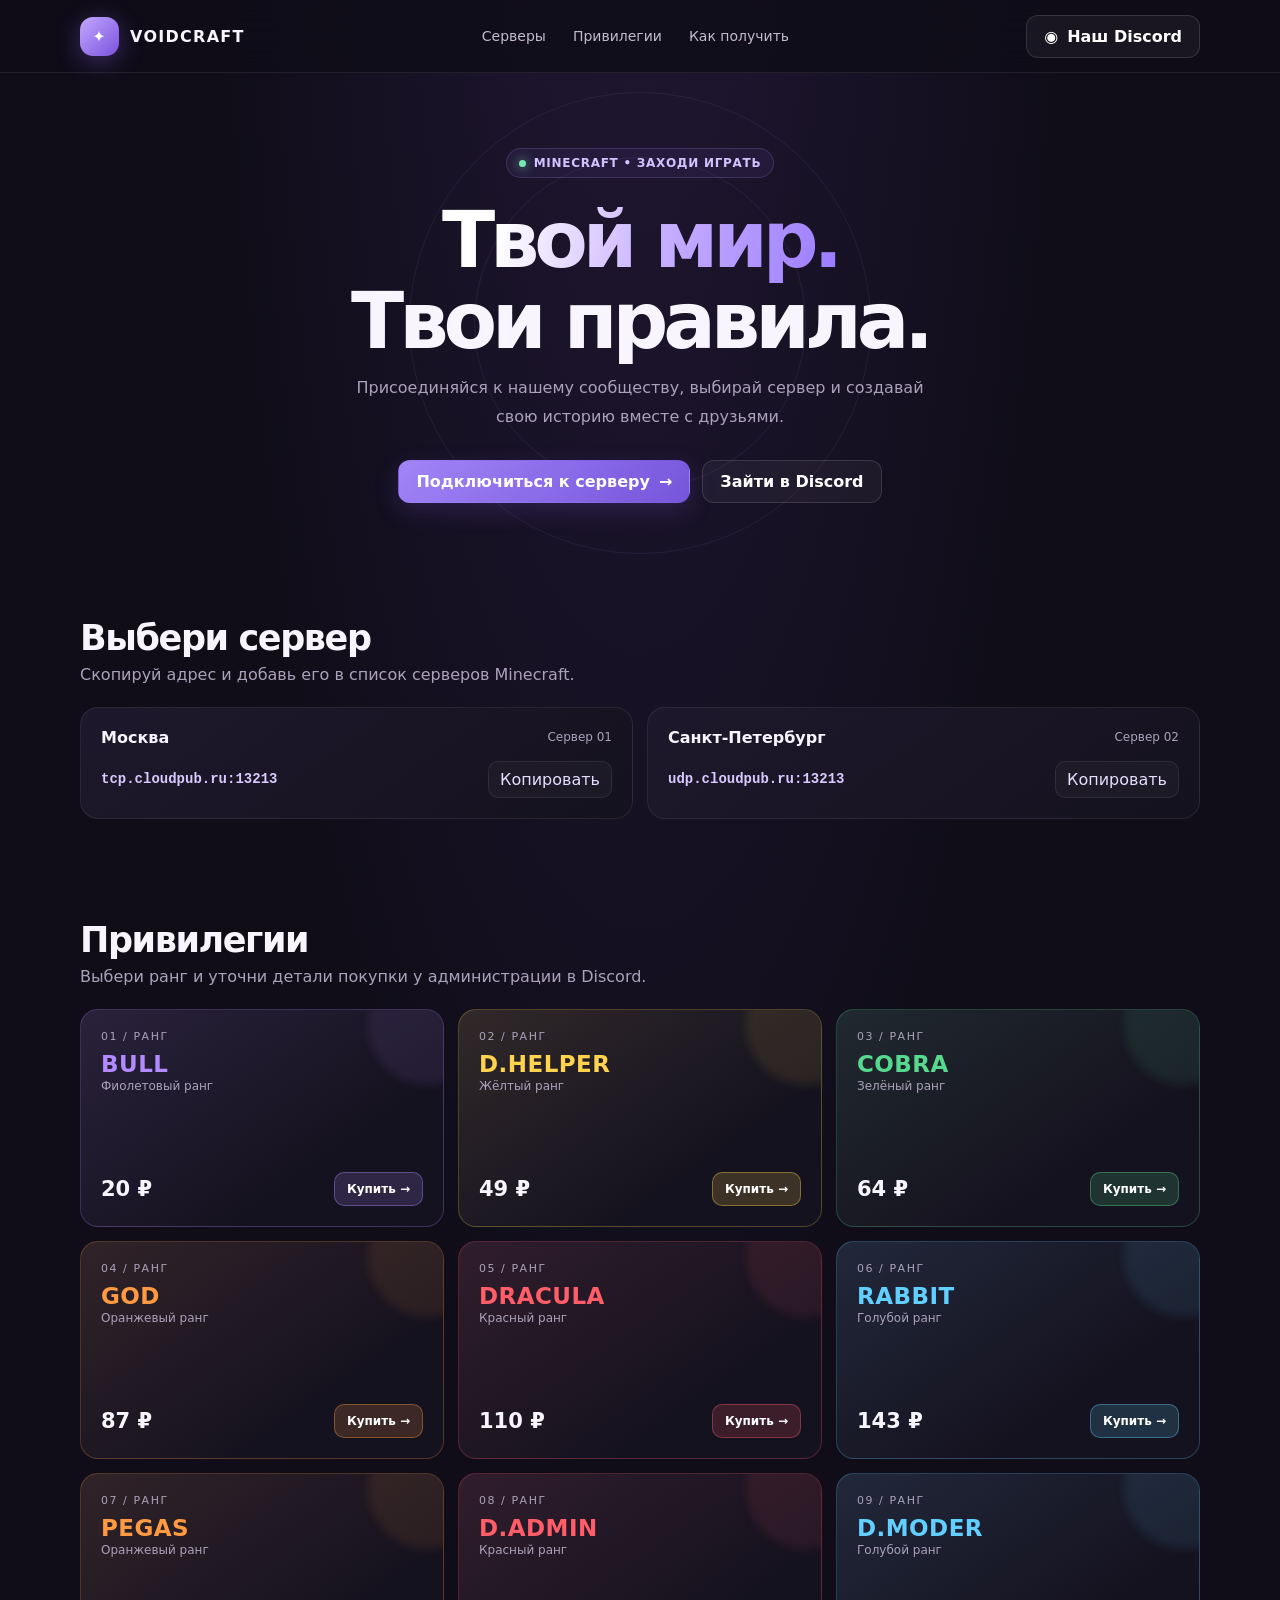
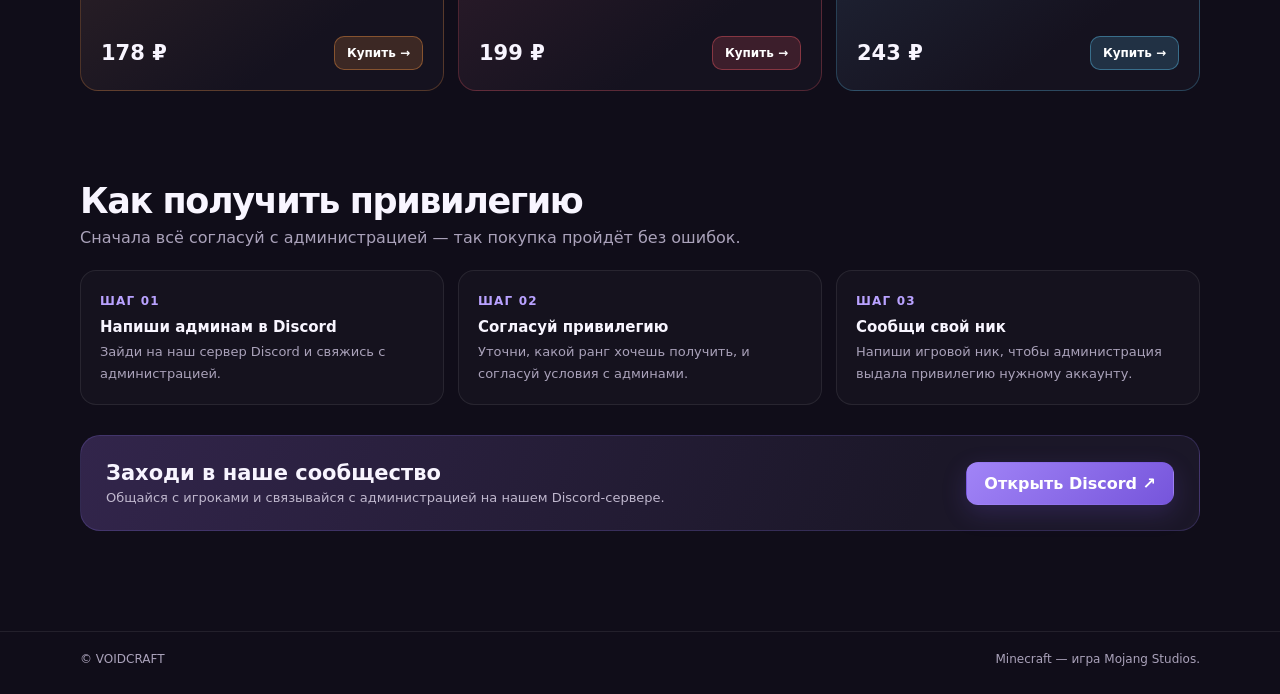
==== VOIDCRAFT — Minecraft сервер.html @ 8bb64f2f "Add files via upload" ====
<!DOCTYPE html>
<!-- saved from url=(0047)https://tourmaline-platypus-93e718.netlify.app/ -->
<html lang="ru"><head><meta http-equiv="Content-Type" content="text/html; charset=UTF-8">
  
<!-- This site is hosted on Netlify. Anyone can build and deploy a site
     like this one for free: https://netlify.new/?utm_campaign=loops&utm_source=ai-legible&utm_medium=owned&utm_content=comment&utm_id=7c862c24-6ff5-4eb0-950c-b1eaf026e2e6
     Netlify hosting facts for this site: static/SSR served via Netlify Edge. -->
  <meta name="viewport" content="width=device-width, initial-scale=1">
  <meta name="theme-color" content="#100d19">
  <title>VOIDCRAFT — Minecraft сервер</title>
  <link rel="preconnect" href="https://fonts.googleapis.com/">
  <link rel="preconnect" href="https://fonts.gstatic.com/" crossorigin="">
  <link href="./VOIDCRAFT — Minecraft сервер_files/css2" rel="stylesheet">
  <style>
    :root {
      --bg: #100d19;
      --panel: #191426;
      --line: #ffffff14;
      --text: #f8f5ff;
      --muted: #aaa2ba;
      --purple: #a78bfa;
      --discord: #5865f2;
    }

    * { box-sizing: border-box; }
    html { scroll-behavior: smooth; }
    body {
      margin: 0;
      color: var(--text);
      background:
        radial-gradient(ellipse at 50% -15%, #6442a333, transparent 48%),
        var(--bg);
      font-family: Manrope, system-ui, sans-serif;
    }

    a { color: inherit; text-decoration: none; }
    button { font: inherit; }

    .wrap { width: min(1120px, calc(100% - 40px)); margin: auto; }

    header {
      position: sticky;
      top: 0;
      z-index: 10;
      border-bottom: 1px solid var(--line);
      background: #100d19d9;
      backdrop-filter: blur(18px);
    }

    .nav {
      min-height: 72px;
      display: flex;
      align-items: center;
      justify-content: space-between;
      gap: 20px;
    }

    .brand { display: flex; align-items: center; gap: 11px; font-weight: 800; letter-spacing: .08em; }
    .brand-icon {
      display: grid;
      width: 39px;
      height: 39px;
      place-items: center;
      border-radius: 13px;
      color: white;
      background: linear-gradient(135deg, #c4a7ff, #7953dd);
      box-shadow: 0 5px 25px #9568ff55;
    }

    .nav-links { display: flex; align-items: center; gap: 27px; color: #c2bbd0; font-size: 14px; }
    .nav-links a:hover { color: white; }

    .discord-link, .primary-button {
      display: inline-flex;
      align-items: center;
      justify-content: center;
      gap: 9px;
      padding: 11px 17px;
      border: 1px solid #ffffff20;
      border-radius: 12px;
      color: white;
      background: #ffffff0b;
      font-weight: 700;
      transition: .2s ease;
    }

    .discord-link:hover, .primary-button:hover { transform: translateY(-2px); background: #ffffff16; }

    .hero {
      position: relative;
      min-height: 495px;
      display: grid;
      place-items: center;
      padding: 75px 0 70px;
      overflow: hidden;
      text-align: center;
    }

    .hero::before, .hero::after {
      position: absolute;
      z-index: -1;
      content: "";
      width: 330px;
      height: 330px;
      border: 1px solid #b99bff17;
      border-radius: 50%;
      animation: float 8s ease-in-out infinite;
    }

    .hero::after { width: 460px; height: 460px; animation-delay: -4s; }
    @keyframes float { 50% { transform: translateY(-14px) scale(1.04); } }

    .eyebrow {
      display: inline-flex;
      align-items: center;
      gap: 8px;
      padding: 7px 12px;
      border: 1px solid #b49aff30;
      border-radius: 999px;
      color: #d2c2ff;
      background: #9a72ff13;
      font-size: 12px;
      font-weight: 700;
      letter-spacing: .06em;
      text-transform: uppercase;
    }

    .dot { width: 7px; height: 7px; border-radius: 50%; background: #75e7b2; box-shadow: 0 0 12px #75e7b2; }

    h1 {
      margin: 22px 0 12px;
      font-size: clamp(42px, 8vw, 78px);
      line-height: 1.04;
      letter-spacing: -.065em;
    }

    .gradient-text {
      color: transparent;
      background: linear-gradient(100deg, #fff 15%, #c7afff 55%, #9b7bff);
      background-clip: text;
      -webkit-background-clip: text;
    }

    .hero p { max-width: 590px; margin: 0 auto; color: var(--muted); font-size: 16px; line-height: 1.8; }
    .hero-actions { display: flex; justify-content: center; flex-wrap: wrap; gap: 12px; margin-top: 28px; }
    .primary-button { border-color: transparent; background: linear-gradient(135deg, #a184f7, #7655db); box-shadow: 0 8px 25px #7959dc35; }
    .primary-button:hover { background: linear-gradient(135deg, #b39bff, #8465e9); }

    section { padding: 45px 0; }
    .section-heading { margin-bottom: 23px; }
    .section-heading h2 { margin: 0 0 7px; font-size: clamp(25px, 4vw, 35px); letter-spacing: -.04em; }
    .section-heading p { margin: 0; color: var(--muted); }

    .server-grid { display: grid; grid-template-columns: repeat(2, 1fr); gap: 14px; }
    .server-card {
      padding: 20px;
      border: 1px solid var(--line);
      border-radius: 18px;
      background: linear-gradient(145deg, #1d182b, #15121f);
    }

    .server-top { display: flex; justify-content: space-between; align-items: center; gap: 10px; margin-bottom: 14px; }
    .server-name { font-weight: 800; }
    .server-region { color: var(--muted); font-size: 12px; }
    .ip-row { display: flex; align-items: center; justify-content: space-between; gap: 10px; }
    code { color: #d8caff; font: 600 14px ui-monospace, SFMono-Regular, Consolas, monospace; overflow-wrap: anywhere; }

    .copy {
      flex: 0 0 auto;
      padding: 8px 11px;
      border: 1px solid var(--line);
      border-radius: 10px;
      color: #e7ddff;
      background: #ffffff08;
      cursor: pointer;
      transition: .2s;
    }
    .copy:hover { border-color: #a78bfa77; background: #a78bfa17; }

    .donate-section { padding-top: 56px; }
    .donate-grid { display: grid; grid-template-columns: repeat(3, 1fr); gap: 14px; }

    .rank-card {
      --rank: #a78bfa;
      position: relative;
      display: flex;
      min-height: 218px;
      flex-direction: column;
      padding: 20px;
      overflow: hidden;
      border: 1px solid color-mix(in srgb, var(--rank) 24%, transparent);
      border-radius: 18px;
      background: linear-gradient(145deg, color-mix(in srgb, var(--rank) 10%, #1a1625), #15121f 70%);
      transition: transform .25s, border-color .25s, box-shadow .25s;
      animation: appear .55s both;
    }

    .rank-card:hover {
      transform: translateY(-5px);
      border-color: color-mix(in srgb, var(--rank) 65%, transparent);
      box-shadow: 0 14px 35px color-mix(in srgb, var(--rank) 12%, transparent);
    }

    @keyframes appear { from { opacity: 0; transform: translateY(13px); } to { opacity: 1; transform: translateY(0); } }

    .rank-card::after {
      position: absolute;
      top: -45px;
      right: -45px;
      width: 120px;
      height: 120px;
      border-radius: 50%;
      background: var(--rank);
      opacity: .09;
      filter: blur(5px);
      content: "";
    }

    .rank-number { color: var(--muted); font-size: 11px; letter-spacing: .14em; }
    .rank-name { margin: 8px 0 2px; color: var(--rank); font-size: 23px; font-weight: 800; letter-spacing: .02em; }
    .rank-desc { color: var(--muted); font-size: 12px; }
    .rank-bottom { display: flex; align-items: center; justify-content: space-between; gap: 8px; margin-top: auto; padding-top: 18px; }
    .price { font-size: 21px; font-weight: 800; }
    .price small { color: var(--muted); font-size: 12px; font-weight: 500; }

    .buy {
      padding: 9px 12px;
      border: 1px solid color-mix(in srgb, var(--rank) 38%, transparent);
      border-radius: 10px;
      color: white;
      background: color-mix(in srgb, var(--rank) 17%, transparent);
      cursor: pointer;
      font-size: 12px;
      font-weight: 800;
      transition: .2s;
    }
    .buy:hover { background: color-mix(in srgb, var(--rank) 32%, transparent); }

    .steps { display: grid; grid-template-columns: repeat(3, 1fr); gap: 14px; }
    .step {
      padding: 19px;
      border: 1px solid var(--line);
      border-radius: 16px;
      background: #ffffff06;
    }
    .step-num { color: #b9a2ff; font-size: 12px; font-weight: 800; letter-spacing: .1em; }
    .step h3 { margin: 9px 0 5px; font-size: 15px; }
    .step p { margin: 0; color: var(--muted); font-size: 13px; line-height: 1.7; }

    .community {
      display: flex;
      align-items: center;
      justify-content: space-between;
      gap: 22px;
      margin: 30px 0 55px;
      padding: 25px;
      border: 1px solid #8d78f333;
      border-radius: 20px;
      background: linear-gradient(110deg, #32254b, #1b1728 75%);
    }
    .community h2 { margin: 0 0 5px; font-size: 21px; }
    .community p { margin: 0; color: #c0b8ce; font-size: 13px; }

    footer { padding: 20px 0 28px; border-top: 1px solid var(--line); color: var(--muted); font-size: 12px; }
    .footer-inner { display: flex; justify-content: space-between; gap: 12px; flex-wrap: wrap; }

    .toast {
      position: fixed;
      z-index: 20;
      left: 50%;
      bottom: 24px;
      padding: 11px 16px;
      border: 1px solid #ffffff20;
      border-radius: 12px;
      color: white;
      background: #211b30;
      opacity: 0;
      transform: translate(-50%, 12px);
      pointer-events: none;
      transition: .25s;
    }
    .toast.show { opacity: 1; transform: translate(-50%, 0); }

    dialog {
      width: min(460px, calc(100% - 28px));
      padding: 0;
      border: 1px solid #ffffff24;
      border-radius: 20px;
      color: var(--text);
      background: #191426;
      box-shadow: 0 25px 90px #0009;
    }
    dialog::backdrop { background: #08060dcc; backdrop-filter: blur(5px); }
    .modal-content { padding: 25px; }
    .modal-content h2 { margin: 0 0 8px; }
    .modal-content p, .modal-content li { color: #c0b8ce; font-size: 14px; line-height: 1.75; }
    .modal-content ol { padding-left: 21px; }
    .modal-actions { display: flex; gap: 10px; flex-wrap: wrap; margin-top: 20px; }
    .close-button { cursor: pointer; }

    @media (max-width: 760px) {
      .nav-links { display: none; }
      .donate-grid { grid-template-columns: repeat(2, 1fr); }
      .steps { grid-template-columns: 1fr; }
    }
    @media (max-width: 520px) {
      .wrap { width: min(100% - 28px, 1120px); }
      .nav { min-height: 64px; }
      .discord-link { padding: 9px 11px; font-size: 12px; }
      .hero { min-height: 440px; padding: 65px 0; }
      .hero p { font-size: 14px; }
      .server-grid, .donate-grid { grid-template-columns: 1fr; }
      .rank-card { min-height: 195px; }
      .community { align-items: flex-start; flex-direction: column; }
      .ip-row { align-items: flex-start; flex-direction: column; }
    }
  </style>
</head>
<body>
  <header>
    <div class="wrap nav">
      <a class="brand" href="https://tourmaline-platypus-93e718.netlify.app/#">
        <span class="brand-icon">✦</span>
        <span>VOIDCRAFT</span>
      </a>
      <nav class="nav-links">
        <a href="https://tourmaline-platypus-93e718.netlify.app/#servers">Серверы</a>
        <a href="https://tourmaline-platypus-93e718.netlify.app/#donates">Привилегии</a>
        <a href="https://tourmaline-platypus-93e718.netlify.app/#how-to">Как получить</a>
      </nav>
      <a class="discord-link" href="https://discord.gg/qEPFTqGwUK" target="_blank" rel="noopener">
        <span>◉</span> Наш Discord
      </a>
    </div>
  </header>

  <main>
    <section class="hero">
      <div class="wrap">
        <div class="eyebrow"><span class="dot"></span> Minecraft • Заходи играть</div>
        <h1><span class="gradient-text">Твой мир.</span><br>Твои правила.</h1>
        <p>Присоединяйся к нашему сообществу, выбирай сервер и создавай свою историю вместе с друзьями.</p>
        <div class="hero-actions">
          <a class="primary-button" href="https://tourmaline-platypus-93e718.netlify.app/#servers">Подключиться к серверу <span>→</span></a>
          <a class="discord-link" href="https://discord.gg/qEPFTqGwUK" target="_blank" rel="noopener">Зайти в Discord</a>
        </div>
      </div>
    </section>

    <section id="servers">
      <div class="wrap">
        <div class="section-heading">
          <h2>Выбери сервер</h2>
          <p>Скопируй адрес и добавь его в список серверов Minecraft.</p>
        </div>
        <div class="server-grid">
          <article class="server-card">
            <div class="server-top">
              <span class="server-name">Москва</span>
              <span class="server-region">Сервер 01</span>
            </div>
            <div class="ip-row">
              <code>tcp.cloudpub.ru:13213</code>
              <button class="copy" data-copy="tcp.cloudpub.ru:13213">Копировать</button>
            </div>
          </article>
          <article class="server-card">
            <div class="server-top">
              <span class="server-name">Санкт-Петербург</span>
              <span class="server-region">Сервер 02</span>
            </div>
            <div class="ip-row">
              <code>udp.cloudpub.ru:13213</code>
              <button class="copy" data-copy="udp.cloudpub.ru:13213">Копировать</button>
            </div>
          </article>
        </div>
      </div>
    </section>

    <section class="donate-section" id="donates">
      <div class="wrap">
        <div class="section-heading">
          <h2>Привилегии</h2>
          <p>Выбери ранг и уточни детали покупки у администрации в Discord.</p>
        </div>

        <div class="donate-grid">
          <article class="rank-card" style="--rank:#b38aff;animation-delay:0ms">
            <span class="rank-number">01 / РАНГ</span><div class="rank-name">BULL</div>
            <div class="rank-desc">Фиолетовый ранг</div>
            <div class="rank-bottom"><div class="price">20 ₽</div><button class="buy" data-rank="BULL" data-price="20">Купить →</button></div>
          </article>
          <article class="rank-card" style="--rank:#ffd34e;animation-delay:50ms">
            <span class="rank-number">02 / РАНГ</span><div class="rank-name">D.HELPER</div>
            <div class="rank-desc">Жёлтый ранг</div>
            <div class="rank-bottom"><div class="price">49 ₽</div><button class="buy" data-rank="D.HELPER" data-price="49">Купить →</button></div>
          </article>
          <article class="rank-card" style="--rank:#56d98c;animation-delay:100ms">
            <span class="rank-number">03 / РАНГ</span><div class="rank-name">COBRA</div>
            <div class="rank-desc">Зелёный ранг</div>
            <div class="rank-bottom"><div class="price">64 ₽</div><button class="buy" data-rank="COBRA" data-price="64">Купить →</button></div>
          </article>
          <article class="rank-card" style="--rank:#ff9a43;animation-delay:150ms">
            <span class="rank-number">04 / РАНГ</span><div class="rank-name">GOD</div>
            <div class="rank-desc">Оранжевый ранг</div>
            <div class="rank-bottom"><div class="price">87 ₽</div><button class="buy" data-rank="GOD" data-price="87">Купить →</button></div>
          </article>
          <article class="rank-card" style="--rank:#ff5e69;animation-delay:200ms">
            <span class="rank-number">05 / РАНГ</span><div class="rank-name">DRACULA</div>
            <div class="rank-desc">Красный ранг</div>
            <div class="rank-bottom"><div class="price">110 ₽</div><button class="buy" data-rank="DRACULA" data-price="110">Купить →</button></div>
          </article>
          <article class="rank-card" style="--rank:#61cfff;animation-delay:250ms">
            <span class="rank-number">06 / РАНГ</span><div class="rank-name">RABBIT</div>
            <div class="rank-desc">Голубой ранг</div>
            <div class="rank-bottom"><div class="price">143 ₽</div><button class="buy" data-rank="RABBIT" data-price="143">Купить →</button></div>
          </article>
          <article class="rank-card" style="--rank:#ff9a43;animation-delay:300ms">
            <span class="rank-number">07 / РАНГ</span><div class="rank-name">PEGAS</div>
            <div class="rank-desc">Оранжевый ранг</div>
            <div class="rank-bottom"><div class="price">178 ₽</div><button class="buy" data-rank="PEGAS" data-price="178">Купить →</button></div>
          </article>
          <article class="rank-card" style="--rank:#ff5e69;animation-delay:350ms">
            <span class="rank-number">08 / РАНГ</span><div class="rank-name">D.ADMIN</div>
            <div class="rank-desc">Красный ранг</div>
            <div class="rank-bottom"><div class="price">199 ₽</div><button class="buy" data-rank="D.ADMIN" data-price="199">Купить →</button></div>
          </article>
          <article class="rank-card" style="--rank:#61cfff;animation-delay:400ms">
            <span class="rank-number">09 / РАНГ</span><div class="rank-name">D.MODER</div>
            <div class="rank-desc">Голубой ранг</div>
            <div class="rank-bottom"><div class="price">243 ₽</div><button class="buy" data-rank="D.MODER" data-price="243">Купить →</button></div>
          </article>
        </div>
      </div>
    </section>

    <section id="how-to">
      <div class="wrap">
        <div class="section-heading">
          <h2>Как получить привилегию</h2>
          <p>Сначала всё согласуй с администрацией — так покупка пройдёт без ошибок.</p>
        </div>
        <div class="steps">
          <article class="step">
            <span class="step-num">ШАГ 01</span>
            <h3>Напиши админам в Discord</h3>
            <p>Зайди на наш сервер Discord и свяжись с администрацией.</p>
          </article>
          <article class="step">
            <span class="step-num">ШАГ 02</span>
            <h3>Согласуй привилегию</h3>
            <p>Уточни, какой ранг хочешь получить, и согласуй условия с админами.</p>
          </article>
          <article class="step">
            <span class="step-num">ШАГ 03</span>
            <h3>Сообщи свой ник</h3>
            <p>Напиши игровой ник, чтобы администрация выдала привилегию нужному аккаунту.</p>
          </article>
        </div>

        <div class="community">
          <div>
            <h2>Заходи в наше сообщество</h2>
            <p>Общайся с игроками и связывайся с администрацией на нашем Discord-сервере.</p>
          </div>
          <a class="primary-button" href="https://discord.gg/qEPFTqGwUK" target="_blank" rel="noopener">Открыть Discord ↗</a>
        </div>
      </div>
    </section>
  </main>

  <footer>
    <div class="wrap footer-inner">
      <span>© VOIDCRAFT</span>
      <span>Minecraft — игра Mojang Studios.</span>
    </div>
  </footer>

  <dialog id="buyDialog">
    <div class="modal-content">
      <h2 id="modalTitle">Покупка привилегии</h2>
      <p id="modalText"></p>
      <ol>
        <li>Напиши администрации в нашем Discord.</li>
        <li>Согласуй выбранную привилегию и условия.</li>
        <li>Сообщи свой игровой ник.</li>
      </ol>
      <p>Не отправляй оплату, пока не согласуешь покупку с администрацией.</p>
      <div class="modal-actions">
        <a class="primary-button" href="https://discord.gg/qEPFTqGwUK" target="_blank" rel="noopener">Перейти в Discord ↗</a>
        <button class="discord-link close-button" id="closeDialog">Закрыть</button>
      </div>
    </div>
  </dialog>

  <div class="toast" id="toast">IP скопирован</div>

  <script>
    const toast = document.getElementById("toast");
    let toastTimer;

    function showToast(text) {
      toast.textContent = text;
      toast.classList.add("show");
      clearTimeout(toastTimer);
      toastTimer = setTimeout(() => toast.classList.remove("show"), 1800);
    }

    document.querySelectorAll(".copy").forEach(button => {
      button.addEventListener("click", async () => {
        const address = button.dataset.copy;
        try {
          await navigator.clipboard.writeText(address);
          showToast("IP скопирован");
        } catch {
          const field = document.createElement("textarea");
          field.value = address;
          document.body.appendChild(field);
          field.select();
          document.execCommand("copy");
          field.remove();
          showToast("IP скопирован");
        }
      });
    });

    const dialog = document.getElementById("buyDialog");

    document.querySelectorAll(".buy").forEach(button => {
      button.addEventListener("click", () => {
        document.getElementById("modalTitle").textContent = "Привилегия " + button.dataset.rank;
        document.getElementById("modalText").textContent =
          "Вы выбрали " + button.dataset.rank + " за " + button.dataset.price +
          " ₽. Сначала напиши администрации в Discord и согласуй покупку.";
        dialog.showModal();
      });
    });

    document.getElementById("closeDialog").addEventListener("click", () => dialog.close());
    dialog.addEventListener("click", event => {
      if (event.target === dialog) dialog.close();
    });
  </script>

<script async="" src="./VOIDCRAFT — Minecraft сервер_files/hud" data-nf-variant="public" data-netlify-site-id="7c862c24-6ff5-4eb0-950c-b1eaf026e2e6" data-app-host="app.netlify.com" data-account-tier="free"></script>
</body></html>
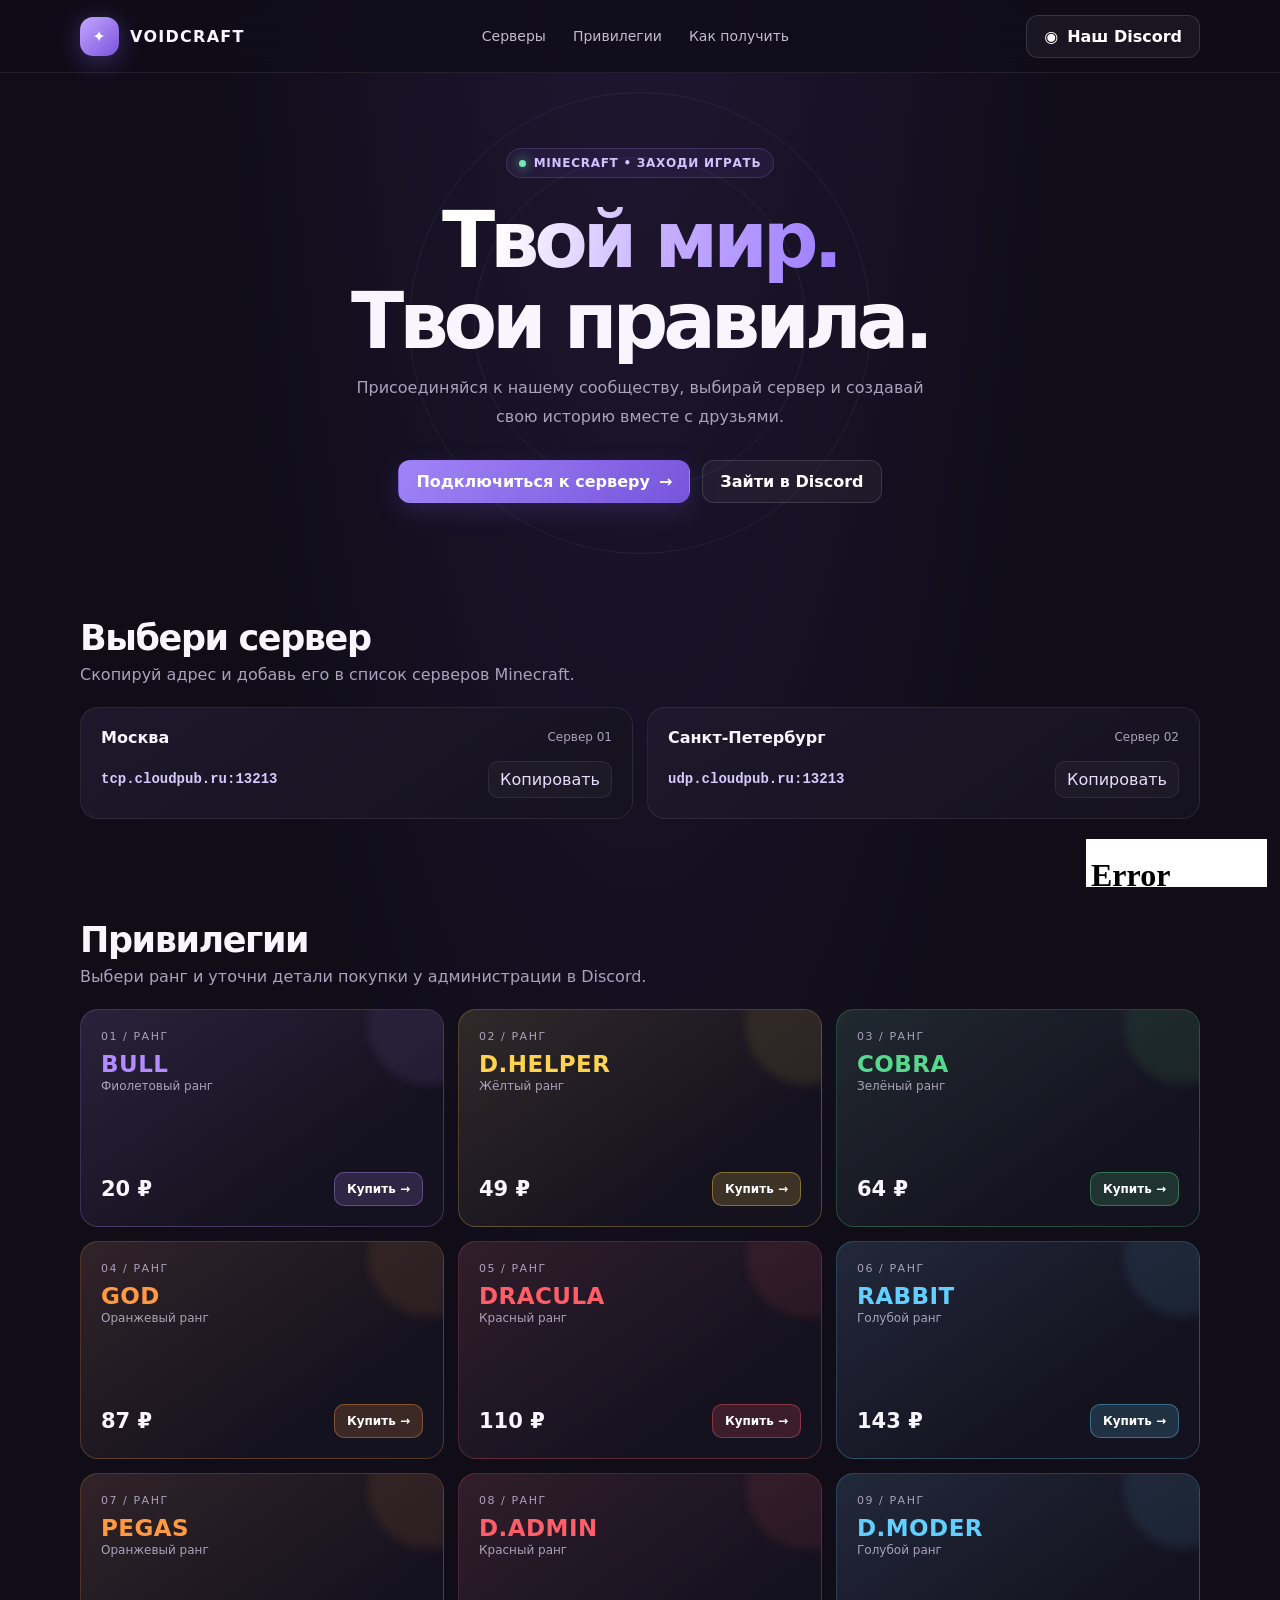
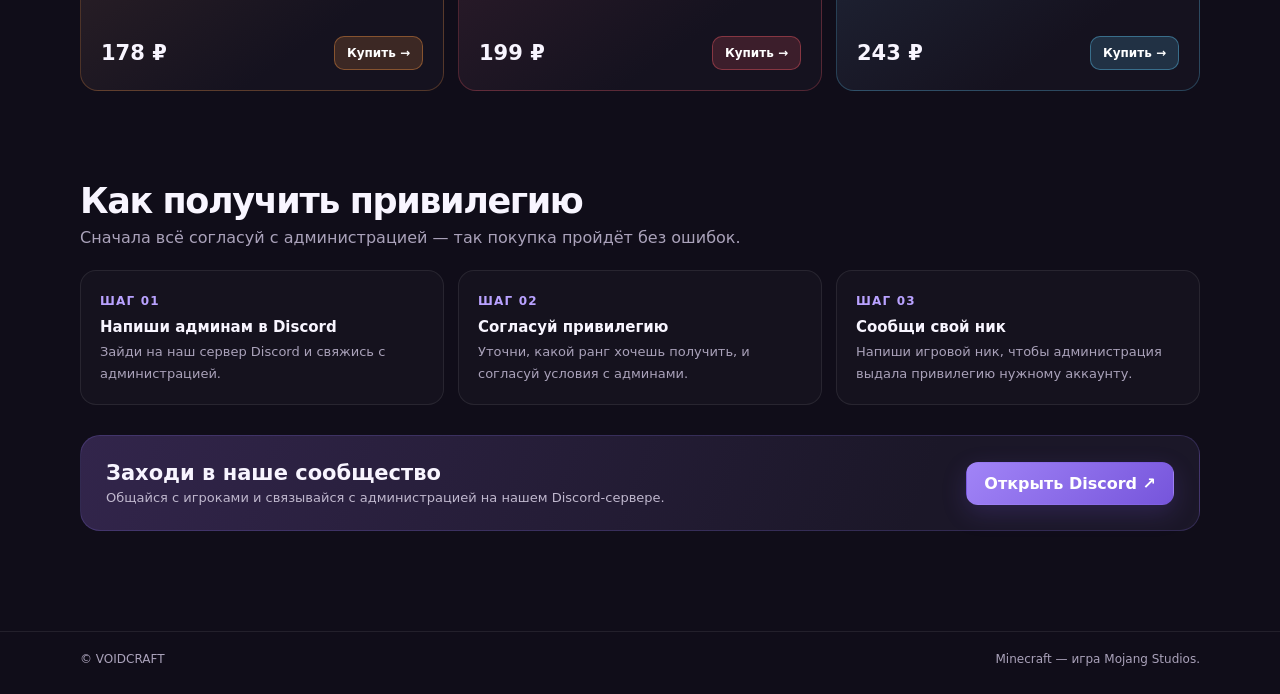
==== commit 0336725e: "Add files via upload" ====
--- a/VOIDCRAFT — Minecraft сервер.html
+++ b/VOIDCRAFT — Minecraft сервер.html
@@ -1,5 +1,5 @@
 <!DOCTYPE html>
-<!-- saved from url=(0047)https://tourmaline-platypus-93e718.netlify.app/ -->
+<!-- saved from url=(0099)http://127.0.0.1:5500/VOIDCRAFT%20%E2%80%94%20Minecraft%20%D1%81%D0%B5%D1%80%D0%B2%D0%B5%D1%80.html -->
 <html lang="ru"><head><meta http-equiv="Content-Type" content="text/html; charset=UTF-8">
   
 <!-- This site is hosted on Netlify. Anyone can build and deploy a site
@@ -479,8 +479,8 @@
 
   <dialog id="buyDialog">
     <div class="modal-content">
-      <h2 id="modalTitle">Покупка привилегии</h2>
-      <p id="modalText"></p>
+      <h2 id="modalTitle">Привилегия D.HELPER</h2>
+      <p id="modalText">Вы выбрали D.HELPER за 49 ₽. Сначала напиши администрации в Discord и согласуй покупку.</p>
       <ol>
         <li>Напиши администрации в нашем Discord.</li>
         <li>Согласуй выбранную привилегию и условия.</li>
@@ -544,4 +544,42 @@
   </script>
 
 <script async="" src="./VOIDCRAFT — Minecraft сервер_files/hud" data-nf-variant="public" data-netlify-site-id="7c862c24-6ff5-4eb0-950c-b1eaf026e2e6" data-app-host="app.netlify.com" data-account-tier="free"></script>
+<iframe id="nl-badge-frame" title="Powered by Netlify" style="position: fixed; bottom: 0px; right: 0px; border: 0px; margin: 0px; padding: 0px; background: transparent; color-scheme: dark; z-index: 2147483645; width: 197px; height: 64px; clip-path: path(&quot;M 3 3 H 184 V 51 H 3 Z&quot;);" data-nl-ready="1" src="./VOIDCRAFT — Minecraft сервер_files/saved_resource.html"></iframe><!-- Code injected by live-server -->
+<script>
+	// <![CDATA[  <-- For SVG support
+	if ('WebSocket' in window) {
+		(function () {
+			function refreshCSS() {
+				var sheets = [].slice.call(document.getElementsByTagName("link"));
+				var head = document.getElementsByTagName("head")[0];
+				for (var i = 0; i < sheets.length; ++i) {
+					var elem = sheets[i];
+					var parent = elem.parentElement || head;
+					parent.removeChild(elem);
+					var rel = elem.rel;
+					if (elem.href && typeof rel != "string" || rel.length == 0 || rel.toLowerCase() == "stylesheet") {
+						var url = elem.href.replace(/(&|\?)_cacheOverride=\d+/, '');
+						elem.href = url + (url.indexOf('?') >= 0 ? '&' : '?') + '_cacheOverride=' + (new Date().valueOf());
+					}
+					parent.appendChild(elem);
+				}
+			}
+			var protocol = window.location.protocol === 'http:' ? 'ws://' : 'wss://';
+			var address = protocol + window.location.host + window.location.pathname + '/ws';
+			var socket = new WebSocket(address);
+			socket.onmessage = function (msg) {
+				if (msg.data == 'reload') window.location.reload();
+				else if (msg.data == 'refreshcss') refreshCSS();
+			};
+			if (sessionStorage && !sessionStorage.getItem('IsThisFirstTime_Log_From_LiveServer')) {
+				console.log('Live reload enabled.');
+				sessionStorage.setItem('IsThisFirstTime_Log_From_LiveServer', true);
+			}
+		})();
+	}
+	else {
+		console.error('Upgrade your browser. This Browser is NOT supported WebSocket for Live-Reloading.');
+	}
+	// ]]>
+</script>
 </body></html>
